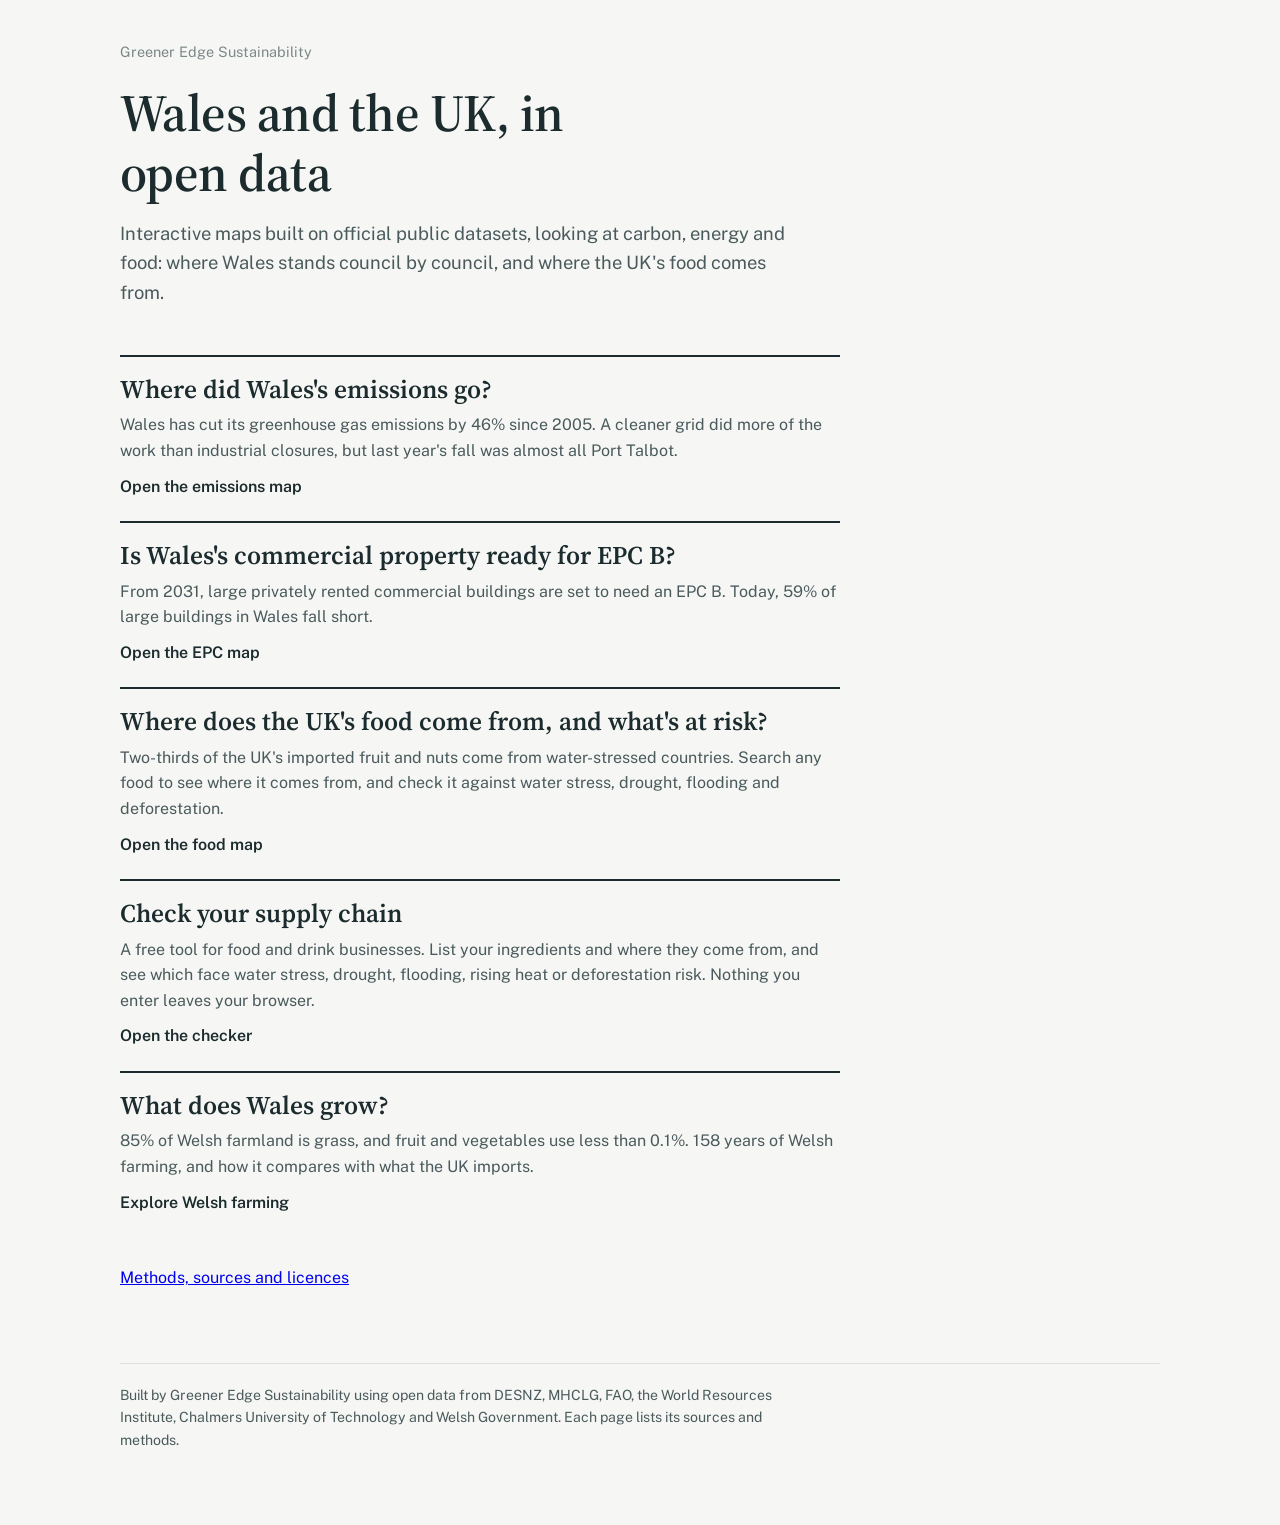
==== index.html @ a81d7247 "Restructure: shared CSS, page scripts, data files and rebuild scripts; fix section navigation" ====
<!DOCTYPE html>
<html lang="en">
<head>
<meta charset="utf-8">
<meta name="viewport" content="width=device-width, initial-scale=1, viewport-fit=cover">
<title>Wales and the UK, in open data | Greener Edge</title>
<link rel="preconnect" href="https://fonts.googleapis.com">
<link href="https://fonts.googleapis.com/css2?family=Public+Sans:wght@400;500;600&family=Source+Serif+4:opsz,wght@8..60,500;8..60,600&display=swap" rel="stylesheet">
<link rel="stylesheet" href="assets/css/site.css">
<link rel="stylesheet" href="assets/css/landing.css">
</head>
<body>
<main>
<p class="byline">Greener Edge Sustainability</p>
<h1>Wales and the UK, in open data</h1>
<p class="lede">Interactive maps built on official public datasets, looking at carbon, energy and food: where Wales stands council by council, and where the UK's food comes from.</p>
<section style="margin-top:48px">
<a class="item" href="emissions/">
<h2>Where did Wales's emissions go?</h2>
<p>Wales has cut its greenhouse gas emissions by 46% since 2005. A cleaner grid did more of the work than industrial closures, but last year's fall was almost all Port Talbot.</p>
<span class="go">Open the emissions map</span>
</a>
<a class="item" href="commercial-epc/">
<h2>Is Wales's commercial property ready for EPC B?</h2>
<p>From 2031, large privately rented commercial buildings are set to need an EPC B. Today, 59% of large buildings in Wales fall short.</p>
<span class="go">Open the EPC map</span>
</a>
<a class="item" href="uk-food-imports/">
<h2>Where does the UK's food come from, and what's at risk?</h2>
<p>Two-thirds of the UK's imported fruit and nuts come from water-stressed countries. Search any food to see where it comes from, and check it against water stress, drought, flooding and deforestation.</p>
<span class="go">Open the food map</span>
</a>
<a class="item" href="supply-chain-checker/">
<h2>Check your supply chain</h2>
<p>A free tool for food and drink businesses. List your ingredients and where they come from, and see which face water stress, drought, flooding, rising heat or deforestation risk. Nothing you enter leaves your browser.</p>
<span class="go">Open the checker</span>
</a>
<a class="item" href="what-wales-grows/">
<h2>What does Wales grow?</h2>
<p>85% of Welsh farmland is grass, and fruit and vegetables use less than 0.1%. 158 years of Welsh farming, and how it compares with what the UK imports.</p>
<span class="go">Explore Welsh farming</span>
</a>
</section>
<p style="margin-top:28px"><a href="methods/">Methods, sources and licences</a></p>
<footer>
<p>Built by Greener Edge Sustainability using open data from DESNZ, MHCLG, FAO, the World Resources Institute, Chalmers University of Technology and Welsh Government. Each page lists its sources and methods.</p>
</footer>
</main>
</body></html>
---- assets/css/site.css ----
/* Shared styles for the Greener Edge open data series */
:root{box-sizing:border-box;padding-top:env(safe-area-inset-top,0px);padding-bottom:env(safe-area-inset-bottom,0px);
--paper:#F6F7F4;--card:#FFFFFF;--ink:#1C2B2D;--ink2:#4A5A5C;--ink3:#7B8889;--rule:#DCE1DD;
--e0:#F1EDE2;--e1:#E6CF9F;--e2:#D9A55B;--e3:#B86B2E;--e4:#7E3A1E;--s1:#A9D3CB;--s2:#3E8C84;--focus:#2F5D8A;
--serif:"Source Serif 4",Georgia,"Times New Roman",serif;--sans:"Public Sans",system-ui,-apple-system,"Segoe UI",Arial,sans-serif}
@media (prefers-color-scheme:dark){:root:not([data-theme="light"]){--paper:#121A1B;--card:#1A2526;--ink:#E8EDEA;--ink2:#B4C0BD;--ink3:#86938F;--rule:#2E3B3C;--e0:#2A2F2B;--focus:#8DB4DD}}
:root[data-theme="dark"]{--paper:#121A1B;--card:#1A2526;--ink:#E8EDEA;--ink2:#B4C0BD;--ink3:#86938F;--rule:#2E3B3C;--e0:#2A2F2B;--focus:#8DB4DD}
*,*::before,*::after{box-sizing:inherit}
html{scroll-padding-top:env(safe-area-inset-top,0px)}
body{margin:0;background:var(--paper);color:var(--ink);font-family:var(--sans);font-size:16px;line-height:1.6}
main{max-width:1080px;margin:0 auto;padding:40px 20px 64px}
h1,h2{font-family:var(--serif);font-weight:600;line-height:1.15;margin:0}
h1{font-size:clamp(2rem,5vw,3.25rem);max-width:18ch;letter-spacing:-0.01em}
h2{font-size:clamp(1.4rem,3vw,1.9rem);margin-bottom:8px}
.lede{font-size:1.15rem;color:var(--ink2);max-width:62ch;margin:16px 0 0}
.byline{font-size:.9rem;color:var(--ink3);margin:0 0 20px}
.facts{display:grid;grid-template-columns:repeat(auto-fit,minmax(220px,1fr));gap:0;margin:36px 0 0;border-top:2px solid var(--ink)}
.fact{padding:14px 18px 6px 0}
.fact b{display:block;font-family:var(--serif);font-size:2rem;font-weight:600;line-height:1.1}
.fact span{font-size:.92rem;color:var(--ink2)}
section{margin-top:64px}
.sub{color:var(--ink2);max-width:64ch;margin:0 0 20px}
.controls{display:flex;flex-wrap:wrap;gap:10px 18px;align-items:center;margin:0 0 18px;font-size:.92rem}
.seg{display:inline-flex;border:1px solid var(--rule);border-radius:8px;overflow:hidden;background:var(--card)}
.seg button{border:0;background:none;color:var(--ink2);font:inherit;padding:7px 12px;cursor:pointer}
.seg button[aria-pressed="true"]{background:var(--ink);color:var(--paper)}
select{font:inherit;padding:7px 10px;border:1px solid var(--rule);border-radius:8px;background:var(--card);color:var(--ink)}
.yr{display:inline-flex;align-items:center;gap:10px}
.yr input{width:180px;accent-color:var(--ink)}
.yr output{font-family:var(--serif);font-weight:600;font-size:1.2rem;min-width:3ch}
.play{border:1px solid var(--rule);background:var(--card);color:var(--ink);border-radius:8px;padding:6px 12px;font:inherit;cursor:pointer}
button:focus-visible,select:focus-visible,input:focus-visible,.tile:focus-visible{outline:2px solid var(--focus);outline-offset:2px}
.explore{display:grid;grid-template-columns:minmax(0,1.15fr) minmax(0,1fr);gap:28px;align-items:start}
@media (max-width:760px){.explore{grid-template-columns:minmax(0,1fr)}}
.mapwrap{position:relative;max-width:560px}
.map{width:100%;height:auto;display:block}
.map path{stroke:var(--paper);stroke-width:1;cursor:pointer;transition:fill .35s}
.map path:hover{stroke:var(--ink);stroke-width:1.5}
.map path.sel{stroke:var(--ink);stroke-width:2.5}
.map path:focus-visible{outline:none;stroke:var(--focus);stroke-width:3}
.map text{pointer-events:none;font-size:11px;font-weight:600;fill:#1C2B2D;paint-order:stroke;stroke:rgba(255,255,255,.55);stroke-width:2.5px}
.tip{position:absolute;pointer-events:none;background:var(--card);border:1px solid var(--rule);border-radius:8px;padding:6px 10px;font-size:.85rem;white-space:nowrap;transform:translate(-50%,-115%);display:none}
.find{margin:0 0 12px;font-size:.88rem;color:var(--ink2)}
.tile{aspect-ratio:1;border:0;border-radius:6px;font:inherit;cursor:pointer;display:flex;flex-direction:column;align-items:center;justify-content:center;padding:2px;transition:background-color .35s;line-height:1.15}
.tile .ab{font-size:.78rem;font-weight:600}
.tile .v{font-size:.68rem;opacity:.9}
.tile[aria-pressed="true"]{box-shadow:0 0 0 2px var(--paper),0 0 0 4px var(--ink)}
.tile.big .ab{font-size:1rem}.tile.big .v{font-size:.8rem}
.legend{display:flex;align-items:center;gap:8px;font-size:.8rem;color:var(--ink3);margin-top:12px;flex-wrap:wrap}
.legend i{display:inline-block;width:22px;height:10px;border-radius:2px}
.panel{background:var(--card);border:1px solid var(--rule);border-radius:12px;padding:20px}
.panel h3{font-family:var(--serif);font-size:1.5rem;margin:0;font-weight:600}
.panel .big{font-family:var(--serif);font-size:2.1rem;font-weight:600;margin:6px 0 0;line-height:1.1}
.panel .meta{color:var(--ink2);font-size:.9rem;margin:2px 0 14px}
.stack{display:flex;height:16px;border-radius:4px;overflow:hidden;margin:6px 0 8px;background:var(--e0)}
.keys{display:grid;grid-template-columns:repeat(2,minmax(0,1fr));gap:2px 14px;font-size:.82rem;color:var(--ink2)}
.keys span::before{content:"";display:inline-block;width:9px;height:9px;border-radius:2px;margin-right:6px;background:var(--c)}
.label{font-size:.82rem;color:var(--ink3);margin:16px 0 2px}
.drv{width:100%;overflow-x:auto}
.note{font-size:.85rem;color:var(--ink3);max-width:72ch}
footer{margin-top:72px;border-top:1px solid var(--rule);padding-top:20px;font-size:.88rem;color:var(--ink2)}
footer p{max-width:78ch;margin:0 0 10px}
footer a{color:var(--ink)}
@media (prefers-reduced-motion:reduce){.tile{transition:none}}
---- assets/css/landing.css ----
/* Styles specific to this page; shared styles are in site.css */
svg text{font-family:var(--sans);fill:var(--ink2);font-size:12px}
.item{display:block;border-top:2px solid var(--ink);padding:18px 0 22px;text-decoration:none;color:var(--ink);max-width:72ch}
.item h2{font-size:1.6rem}
.item:hover h2,.item:focus-visible h2{text-decoration:underline}
.item p{margin:6px 0 0;color:var(--ink2)}
.item .go{display:inline-block;margin-top:10px;font-weight:600;color:var(--ink)}
.item:focus-visible{outline:2px solid var(--focus);outline-offset:4px}
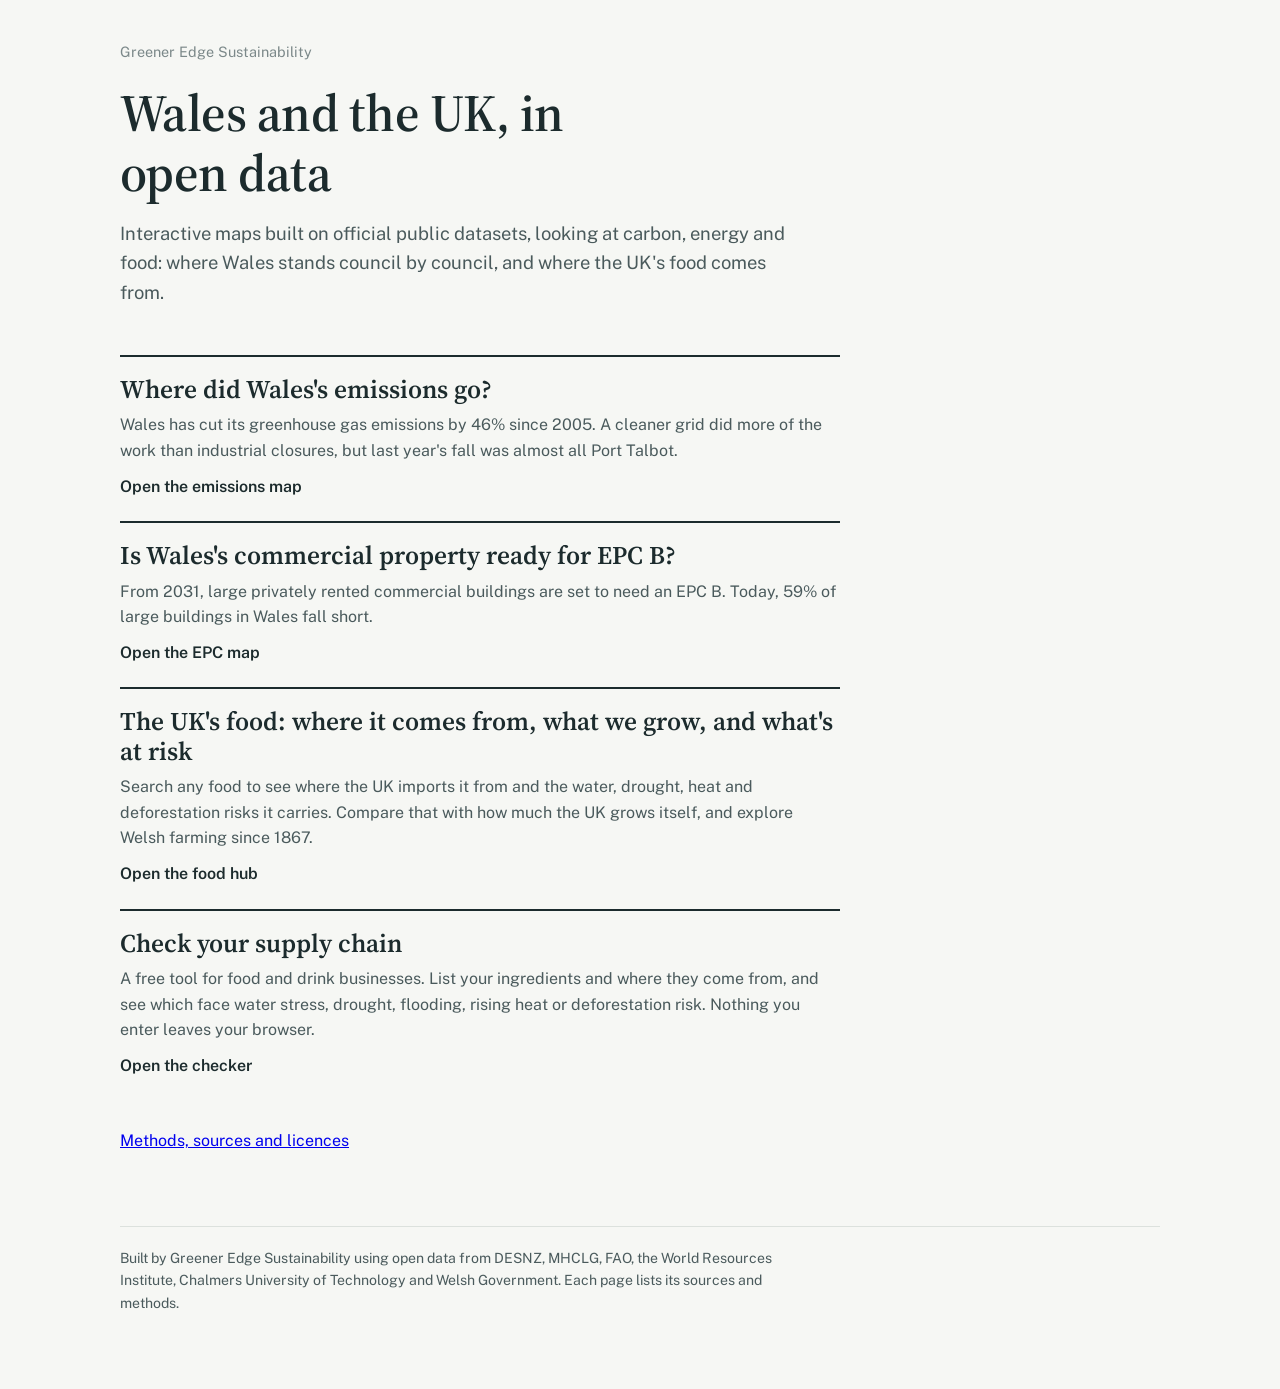
==== commit 3161df1a: "Food hub: Imports, Grown in the UK and Wales tabs; food balance data; Part 4 merged" ====
--- a/index.html
+++ b/index.html
@@ -26,19 +26,14 @@
 <span class="go">Open the EPC map</span>
 </a>
 <a class="item" href="uk-food-imports/">
-<h2>Where does the UK's food come from, and what's at risk?</h2>
-<p>Two-thirds of the UK's imported fruit and nuts come from water-stressed countries. Search any food to see where it comes from, and check it against water stress, drought, flooding and deforestation.</p>
-<span class="go">Open the food map</span>
+<h2>The UK's food: where it comes from, what we grow, and what's at risk</h2>
+<p>Search any food to see where the UK imports it from and the water, drought, heat and deforestation risks it carries. Compare that with how much the UK grows itself, and explore Welsh farming since 1867.</p>
+<span class="go">Open the food hub</span>
 </a>
 <a class="item" href="supply-chain-checker/">
 <h2>Check your supply chain</h2>
 <p>A free tool for food and drink businesses. List your ingredients and where they come from, and see which face water stress, drought, flooding, rising heat or deforestation risk. Nothing you enter leaves your browser.</p>
 <span class="go">Open the checker</span>
-</a>
-<a class="item" href="what-wales-grows/">
-<h2>What does Wales grow?</h2>
-<p>85% of Welsh farmland is grass, and fruit and vegetables use less than 0.1%. 158 years of Welsh farming, and how it compares with what the UK imports.</p>
-<span class="go">Explore Welsh farming</span>
 </a>
 </section>
 <p style="margin-top:28px"><a href="methods/">Methods, sources and licences</a></p>
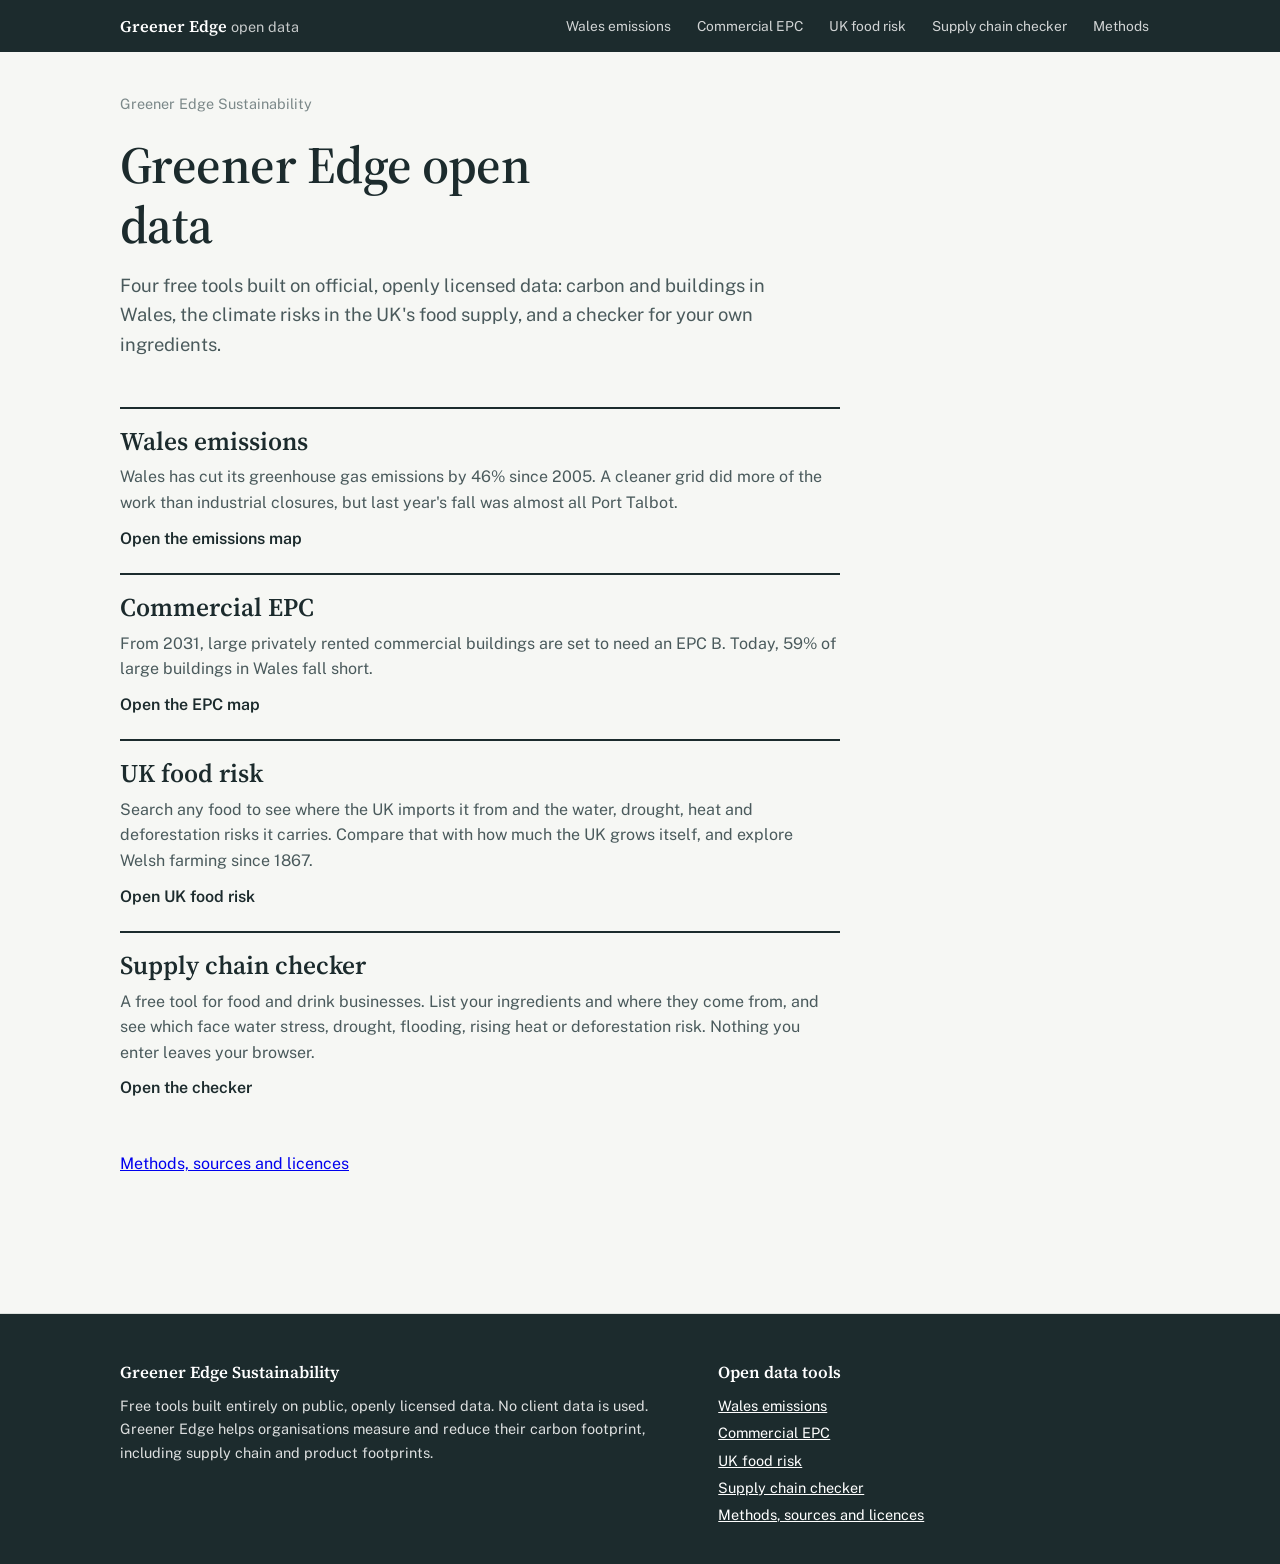
==== commit 7c5064d0: "Restructure Commercial EPC; shared Wales map; landing and Methods in family design" ====
--- a/index.html
+++ b/index.html
@@ -6,39 +6,43 @@
 <title>Wales and the UK, in open data | Greener Edge</title>
 <link rel="preconnect" href="https://fonts.googleapis.com">
 <link href="https://fonts.googleapis.com/css2?family=Public+Sans:wght@400;500;600&family=Source+Serif+4:opsz,wght@8..60,500;8..60,600&display=swap" rel="stylesheet">
-<link rel="stylesheet" href="assets/css/site.css">
-<link rel="stylesheet" href="assets/css/landing.css">
+<link rel="stylesheet" href="shared/ge.css?v=20261102d">
+<link rel="stylesheet" href="assets/css/landing.css?v=20261102d">
 </head>
 <body>
+<div class="getop"><div class="getop-in"><a class="gebrand" href="">Greener Edge <span>open data</span></a>
+<nav class="geswitch" aria-label="Greener Edge open data tools"><a href="emissions/">Wales emissions</a><a href="commercial-epc/">Commercial EPC</a><a href="uk-food-imports/">UK food risk</a><a href="supply-chain-checker/">Supply chain checker</a><a href="methods/">Methods</a></nav></div></div>
 <main>
 <p class="byline">Greener Edge Sustainability</p>
-<h1>Wales and the UK, in open data</h1>
-<p class="lede">Interactive maps built on official public datasets, looking at carbon, energy and food: where Wales stands council by council, and where the UK's food comes from.</p>
+<h1>Greener Edge open data</h1>
+<p class="lede">Four free tools built on official, openly licensed data: carbon and buildings in Wales, the climate risks in the UK's food supply, and a checker for your own ingredients.</p>
 <section style="margin-top:48px">
 <a class="item" href="emissions/">
-<h2>Where did Wales's emissions go?</h2>
+<h2>Wales emissions</h2>
 <p>Wales has cut its greenhouse gas emissions by 46% since 2005. A cleaner grid did more of the work than industrial closures, but last year's fall was almost all Port Talbot.</p>
 <span class="go">Open the emissions map</span>
 </a>
 <a class="item" href="commercial-epc/">
-<h2>Is Wales's commercial property ready for EPC B?</h2>
+<h2>Commercial EPC</h2>
 <p>From 2031, large privately rented commercial buildings are set to need an EPC B. Today, 59% of large buildings in Wales fall short.</p>
 <span class="go">Open the EPC map</span>
 </a>
 <a class="item" href="uk-food-imports/">
-<h2>The UK's food: where it comes from, what we grow, and what's at risk</h2>
+<h2>UK food risk</h2>
 <p>Search any food to see where the UK imports it from and the water, drought, heat and deforestation risks it carries. Compare that with how much the UK grows itself, and explore Welsh farming since 1867.</p>
-<span class="go">Open the food hub</span>
+<span class="go">Open UK food risk</span>
 </a>
 <a class="item" href="supply-chain-checker/">
-<h2>Check your supply chain</h2>
+<h2>Supply chain checker</h2>
 <p>A free tool for food and drink businesses. List your ingredients and where they come from, and see which face water stress, drought, flooding, rising heat or deforestation risk. Nothing you enter leaves your browser.</p>
 <span class="go">Open the checker</span>
 </a>
 </section>
 <p style="margin-top:28px"><a href="methods/">Methods, sources and licences</a></p>
-<footer>
-<p>Built by Greener Edge Sustainability using open data from DESNZ, MHCLG, FAO, the World Resources Institute, Chalmers University of Technology and Welsh Government. Each page lists its sources and methods.</p>
-</footer>
 </main>
+<footer class="gefoot"><div class="gefoot-in">
+<div><p class="gfb">Greener Edge Sustainability</p><p>Free tools built entirely on public, openly licensed data. No client data is used. Greener Edge helps organisations measure and reduce their carbon footprint, including supply chain and product footprints.</p></div>
+<div><p class="gfb">Open data tools</p><ul><li><a href="emissions/">Wales emissions</a></li><li><a href="commercial-epc/">Commercial EPC</a></li><li><a href="uk-food-imports/">UK food risk</a></li><li><a href="supply-chain-checker/">Supply chain checker</a></li><li><a href="methods/">Methods, sources and licences</a></li></ul></div>
+</div></footer>
+
 </body></html>
--- a/shared/ge.css
+++ b/shared/ge.css
@@ -0,0 +1,146 @@
+/* Greener Edge open data: shared design system (tokens, base, top bar, hero, captions, sources, footer) */
+:root{box-sizing:border-box;padding-top:env(safe-area-inset-top,0px);padding-bottom:env(safe-area-inset-bottom,0px);
+--paper:#F6F7F4;--card:#FFFFFF;--ink:#1C2B2D;--ink2:#4A5A5C;--ink3:#7B8889;--rule:#DCE1DD;
+--e0:#F1EDE2;--e1:#E6CF9F;--e2:#D9A55B;--e3:#B86B2E;--e4:#7E3A1E;--s1:#A9D3CB;--s2:#3E8C84;--focus:#2F5D8A;
+--serif:"Source Serif 4",Georgia,"Times New Roman",serif;--sans:"Public Sans",system-ui,-apple-system,"Segoe UI",Arial,sans-serif}
+@media (prefers-color-scheme:dark){:root:not([data-theme="light"]){--paper:#121A1B;--card:#1A2526;--ink:#E8EDEA;--ink2:#B4C0BD;--ink3:#86938F;--rule:#2E3B3C;--e0:#2A2F2B;--focus:#8DB4DD}}
+:root[data-theme="dark"]{--paper:#121A1B;--card:#1A2526;--ink:#E8EDEA;--ink2:#B4C0BD;--ink3:#86938F;--rule:#2E3B3C;--e0:#2A2F2B;--focus:#8DB4DD}
+*,*::before,*::after{box-sizing:inherit}
+html{scroll-padding-top:env(safe-area-inset-top,0px)}
+body{margin:0;background:var(--paper);color:var(--ink);font-family:var(--sans);font-size:16px;line-height:1.6}
+main{max-width:1080px;margin:0 auto;padding:40px 20px 64px}
+h1,h2{font-family:var(--serif);font-weight:600;line-height:1.15;margin:0}
+h1{font-size:clamp(2rem,5vw,3.25rem);max-width:18ch;letter-spacing:-0.01em}
+h2{font-size:clamp(1.4rem,3vw,1.9rem);margin-bottom:8px}
+.lede{font-size:1.15rem;color:var(--ink2);max-width:62ch;margin:16px 0 0}
+.byline{font-size:.9rem;color:var(--ink3);margin:0 0 20px}
+.facts{display:grid;grid-template-columns:repeat(auto-fit,minmax(220px,1fr));gap:0;margin:36px 0 0;border-top:2px solid var(--ink)}
+.fact{padding:14px 18px 6px 0}
+.fact b{display:block;font-family:var(--serif);font-size:2rem;font-weight:600;line-height:1.1}
+.fact span{font-size:.92rem;color:var(--ink2)}
+section{margin-top:64px}
+.sub{color:var(--ink2);max-width:64ch;margin:0 0 20px}
+.controls{display:flex;flex-wrap:wrap;gap:10px 18px;align-items:center;margin:0 0 18px;font-size:.92rem}
+.seg{display:inline-flex;border:1px solid var(--rule);border-radius:8px;overflow:hidden;background:var(--card)}
+.seg button{border:0;background:none;color:var(--ink2);font:inherit;padding:7px 12px;cursor:pointer}
+.seg button[aria-pressed="true"]{background:var(--ink);color:var(--paper)}
+select{font:inherit;padding:7px 10px;border:1px solid var(--rule);border-radius:8px;background:var(--card);color:var(--ink)}
+.yr{display:inline-flex;align-items:center;gap:10px}
+.yr input{width:180px;accent-color:var(--ink)}
+.yr output{font-family:var(--serif);font-weight:600;font-size:1.2rem;min-width:3ch}
+.play{border:1px solid var(--rule);background:var(--card);color:var(--ink);border-radius:8px;padding:6px 12px;font:inherit;cursor:pointer}
+button:focus-visible,select:focus-visible,input:focus-visible,.tile:focus-visible{outline:2px solid var(--focus);outline-offset:2px}
+.explore{display:grid;grid-template-columns:minmax(0,1.15fr) minmax(0,1fr);gap:28px;align-items:start}
+@media (max-width:760px){.explore{grid-template-columns:minmax(0,1fr)}}
+.mapwrap{position:relative;max-width:560px}
+.map{width:100%;height:auto;display:block}
+.map path{stroke:var(--paper);stroke-width:1;cursor:pointer;transition:fill .35s}
+.map path:hover{stroke:var(--ink);stroke-width:1.5}
+.map path.sel{stroke:var(--ink);stroke-width:2.5}
+.map path:focus-visible{outline:none;stroke:var(--focus);stroke-width:3}
+.map text{pointer-events:none;font-size:11px;font-weight:600;fill:#1C2B2D;paint-order:stroke;stroke:rgba(255,255,255,.55);stroke-width:2.5px}
+.tip{position:absolute;pointer-events:none;background:var(--card);border:1px solid var(--rule);border-radius:8px;padding:6px 10px;font-size:.85rem;white-space:nowrap;transform:translate(-50%,-115%);display:none}
+.find{margin:0 0 12px;font-size:.88rem;color:var(--ink2)}
+.tile{aspect-ratio:1;border:0;border-radius:6px;font:inherit;cursor:pointer;display:flex;flex-direction:column;align-items:center;justify-content:center;padding:2px;transition:background-color .35s;line-height:1.15}
+.tile .ab{font-size:.78rem;font-weight:600}
+.tile .v{font-size:.68rem;opacity:.9}
+.tile[aria-pressed="true"]{box-shadow:0 0 0 2px var(--paper),0 0 0 4px var(--ink)}
+.tile.big .ab{font-size:1rem}.tile.big .v{font-size:.8rem}
+.legend{display:flex;align-items:center;gap:8px;font-size:.8rem;color:var(--ink3);margin-top:12px;flex-wrap:wrap}
+.legend i{display:inline-block;width:22px;height:10px;border-radius:2px}
+.panel{background:var(--card);border:1px solid var(--rule);border-radius:12px;padding:20px}
+.panel h3{font-family:var(--serif);font-size:1.5rem;margin:0;font-weight:600}
+.panel .big{font-family:var(--serif);font-size:2.1rem;font-weight:600;margin:6px 0 0;line-height:1.1}
+.panel .meta{color:var(--ink2);font-size:.9rem;margin:2px 0 14px}
+.stack{display:flex;height:16px;border-radius:4px;overflow:hidden;margin:6px 0 8px;background:var(--e0)}
+.keys{display:grid;grid-template-columns:repeat(2,minmax(0,1fr));gap:2px 14px;font-size:.82rem;color:var(--ink2)}
+.keys span::before{content:"";display:inline-block;width:9px;height:9px;border-radius:2px;margin-right:6px;background:var(--c)}
+.label{font-size:.82rem;color:var(--ink3);margin:16px 0 2px}
+.drv{width:100%;overflow-x:auto}
+.note{font-size:.85rem;color:var(--ink3);max-width:72ch}
+footer{margin-top:72px;border-top:1px solid var(--rule);padding-top:20px;font-size:.88rem;color:var(--ink2)}
+footer p{max-width:78ch;margin:0 0 10px}
+footer a{color:var(--ink)}
+@media (prefers-reduced-motion:reduce){.tile{transition:none}}
+/* ---- family components ---- */
+.getop{background:#1C2B2D;color:#fff}
+.getop-in{max-width:1080px;margin:0 auto;padding:10px 20px;display:flex;align-items:center;gap:20px}
+.gebrand{font-family:var(--serif);font-weight:600;color:#fff;text-decoration:none;white-space:nowrap;font-size:1.02rem}
+.gebrand span{font-family:var(--sans);font-weight:400;opacity:.75;font-size:.9rem}
+.geswitch{display:flex;gap:4px;overflow-x:auto;scrollbar-width:none;margin-left:auto}
+.geswitch::-webkit-scrollbar{display:none}
+.geswitch a{color:#fff;opacity:.8;text-decoration:none;font-size:.86rem;padding:5px 11px;border-radius:999px;white-space:nowrap}
+.geswitch a:hover{opacity:1;background:rgba(255,255,255,.1)}
+.geswitch a[aria-current="page"]{opacity:1;background:#fff;color:#1C2B2D;font-weight:600}
+@media (max-width:640px){.getop-in{flex-wrap:wrap;gap:6px}.geswitch{margin-left:0;width:100%}}
+.snav{position:sticky;top:env(safe-area-inset-top,0px);z-index:20;background:color-mix(in srgb,var(--paper) 92%,transparent);backdrop-filter:blur(6px);border-bottom:1px solid var(--rule)}
+body::before{content:"";position:fixed;inset:0 0 auto;height:env(safe-area-inset-top,0px);z-index:21;background:var(--paper)}
+.snav-in{max-width:1080px;margin:0 auto;padding:8px 20px;display:flex;align-items:center;gap:16px}
+.snav-t{font-family:var(--serif);font-weight:600;white-space:nowrap}
+.snav .links{display:flex;gap:4px;overflow-x:auto;scrollbar-width:none}
+.snav .links::-webkit-scrollbar{display:none}
+.snav .links a{color:var(--ink2);text-decoration:none;font-size:.86rem;padding:5px 10px;border-radius:999px;white-space:nowrap}
+.snav .links a:hover{background:var(--card)}
+.snav .links a.on{background:var(--ink);color:var(--paper)}
+@media (max-width:640px){.snav-t{display:none}}
+html{scroll-padding-top:calc(env(safe-area-inset-top,0px) + 60px)}
+.hero{display:grid;grid-template-columns:minmax(0,1.15fr) minmax(0,.85fr);gap:28px;align-items:center}
+.hero h1{max-width:22ch;font-size:clamp(1.9rem,4.4vw,3rem)}
+.hero-vis svg{width:100%;max-width:460px;height:auto;display:block;margin:0 auto;cursor:grab;touch-action:none}
+@media (max-width:820px){.hero{grid-template-columns:minmax(0,1fr)}.hero-vis svg{max-width:340px}}
+.hnums{display:grid;grid-template-columns:repeat(3,minmax(0,1fr));gap:0;margin:28px 0 0;border-top:2px solid var(--ink)}
+.hnums div{padding:14px 16px 4px 0}
+.hnums b{display:block;font-family:var(--serif);font-size:2.1rem;font-weight:600;line-height:1.1}
+.hnums span{display:block;font-size:.92rem;color:var(--ink);margin-top:2px}
+.hnums small{display:block;font-size:.84rem;color:var(--ink3);margin-top:6px;line-height:1.4}
+@media (max-width:600px){.hnums{grid-template-columns:minmax(0,1fr)}.hnums div{border-bottom:1px solid var(--rule);padding-bottom:12px}}
+.inbrief{display:grid;grid-template-columns:minmax(0,1.3fr) minmax(0,1fr);gap:24px;margin-top:40px;align-items:start}
+@media (max-width:820px){.inbrief{grid-template-columns:minmax(0,1fr)}}
+.ib{background:var(--card);border:1px solid var(--rule);border-left:4px solid var(--ink);border-radius:12px;padding:20px 22px}
+.ib h2{font-size:1.35rem;margin:0 0 10px}
+.ib p{margin:0 0 10px;max-width:68ch}
+.ibside h3{font-family:var(--serif);font-size:1.15rem;margin:4px 0 2px}
+.start{display:flex;flex-wrap:wrap;gap:8px;margin-top:14px}
+.gebtn{display:inline-block;border:1px solid var(--rule);background:var(--card);color:var(--ink);border-radius:8px;padding:8px 14px;font:inherit;font-size:.92rem;cursor:pointer;text-decoration:none;line-height:1.3}
+.gebtn:hover{border-color:var(--ink)}
+.gebtn.primary{background:var(--ink);color:var(--paper);border-color:var(--ink)}
+.cap{border-left:3px solid var(--rule);padding:2px 0 2px 14px;margin:6px 0 18px;max-width:72ch}
+.cap p{margin:0 0 6px;color:var(--ink2);font-size:.95rem}
+.cap b{color:var(--ink)}
+.act{margin:-4px 0 18px}
+.howto{background:var(--card);border:1px solid var(--rule);border-radius:10px;padding:10px 14px;font-size:.92rem;color:var(--ink2);max-width:80ch;margin:0 0 16px}
+.minifacts{display:grid;grid-template-columns:repeat(auto-fit,minmax(170px,1fr));gap:0;margin:8px 0 16px;border-top:2px solid var(--ink)}
+.minifacts div{padding:10px 14px 2px 0}
+.minifacts b{display:block;font-family:var(--serif);font-size:1.6rem;font-weight:600;line-height:1.1}
+.minifacts span{font-size:.86rem;color:var(--ink2)}
+.group{margin-top:72px;padding-top:6px;border-top:1px solid var(--rule)}
+.ghead .kicker{font-size:.78rem;letter-spacing:.08em;text-transform:uppercase;color:var(--ink3);margin:18px 0 4px;font-weight:600}
+.ghead .facts{margin-top:20px}
+.group > section{margin-top:44px}
+.h3s{font-family:var(--serif);font-size:1.4rem;font-weight:600;margin:0 0 8px;line-height:1.2}
+.dlrow{display:flex;justify-content:flex-end;margin:-6px 0 10px}
+.dlmenu{position:relative}
+.dlmenu summary{list-style:none}
+.dlmenu summary::-webkit-details-marker{display:none}
+.dlmenu summary::after{content:" ▾"}
+.dlmenu .dlm{position:absolute;right:0;top:calc(100% + 6px);z-index:15;background:var(--card);border:1px solid var(--rule);border-radius:10px;padding:8px;display:flex;flex-direction:column;gap:6px;min-width:230px;box-shadow:0 8px 24px rgba(0,0,0,.12)}
+.dlmenu .dlm .play{text-align:left}
+.sources{margin-top:72px;border-top:2px solid var(--ink);padding-top:8px}
+.sources h2{font-size:1.4rem;margin-top:14px}
+.srclist{padding-left:18px;margin:8px 0 14px;max-width:84ch}
+.srclist li{margin:5px 0;font-size:.9rem;color:var(--ink2)}
+.srclist b{color:var(--ink)}
+.srcd{border:1px solid var(--rule);border-radius:10px;background:var(--card);padding:10px 14px;margin:8px 0;max-width:84ch}
+.srcd summary{cursor:pointer;font-weight:600}
+.srcd p{font-size:.9rem;color:var(--ink2);margin:8px 0}
+.gefoot{background:#1C2B2D;color:#fff;margin-top:56px}
+.gefoot-in{max-width:1080px;margin:0 auto;padding:26px 20px 34px;display:grid;grid-template-columns:minmax(0,1.3fr) minmax(0,1fr);gap:24px;font-size:.9rem}
+.gefoot a{color:#fff}
+.gefoot p{margin:0 0 8px;opacity:.85;max-width:60ch}
+.gefoot ul{list-style:none;padding:0;margin:0}
+.gefoot li{margin:4px 0}
+.gefoot .gfb{font-family:var(--serif);font-weight:600;font-size:1.05rem;opacity:1}
+@media (max-width:700px){.gefoot-in{grid-template-columns:minmax(0,1fr)}}
+.hero-solo{grid-template-columns:minmax(0,1fr)}
+.hero-solo h1{max-width:24ch}
+.inbrief.solo{grid-template-columns:minmax(0,1fr)}
--- a/assets/css/landing.css
+++ b/assets/css/landing.css
@@ -1,5 +1,4 @@
-/* Styles specific to this page; shared styles are in site.css */
-svg text{font-family:var(--sans);fill:var(--ink2);font-size:12px}
+/* Landing page styles, on top of shared/ge.css */
 .item{display:block;border-top:2px solid var(--ink);padding:18px 0 22px;text-decoration:none;color:var(--ink);max-width:72ch}
 .item h2{font-size:1.6rem}
 .item:hover h2,.item:focus-visible h2{text-decoration:underline}
